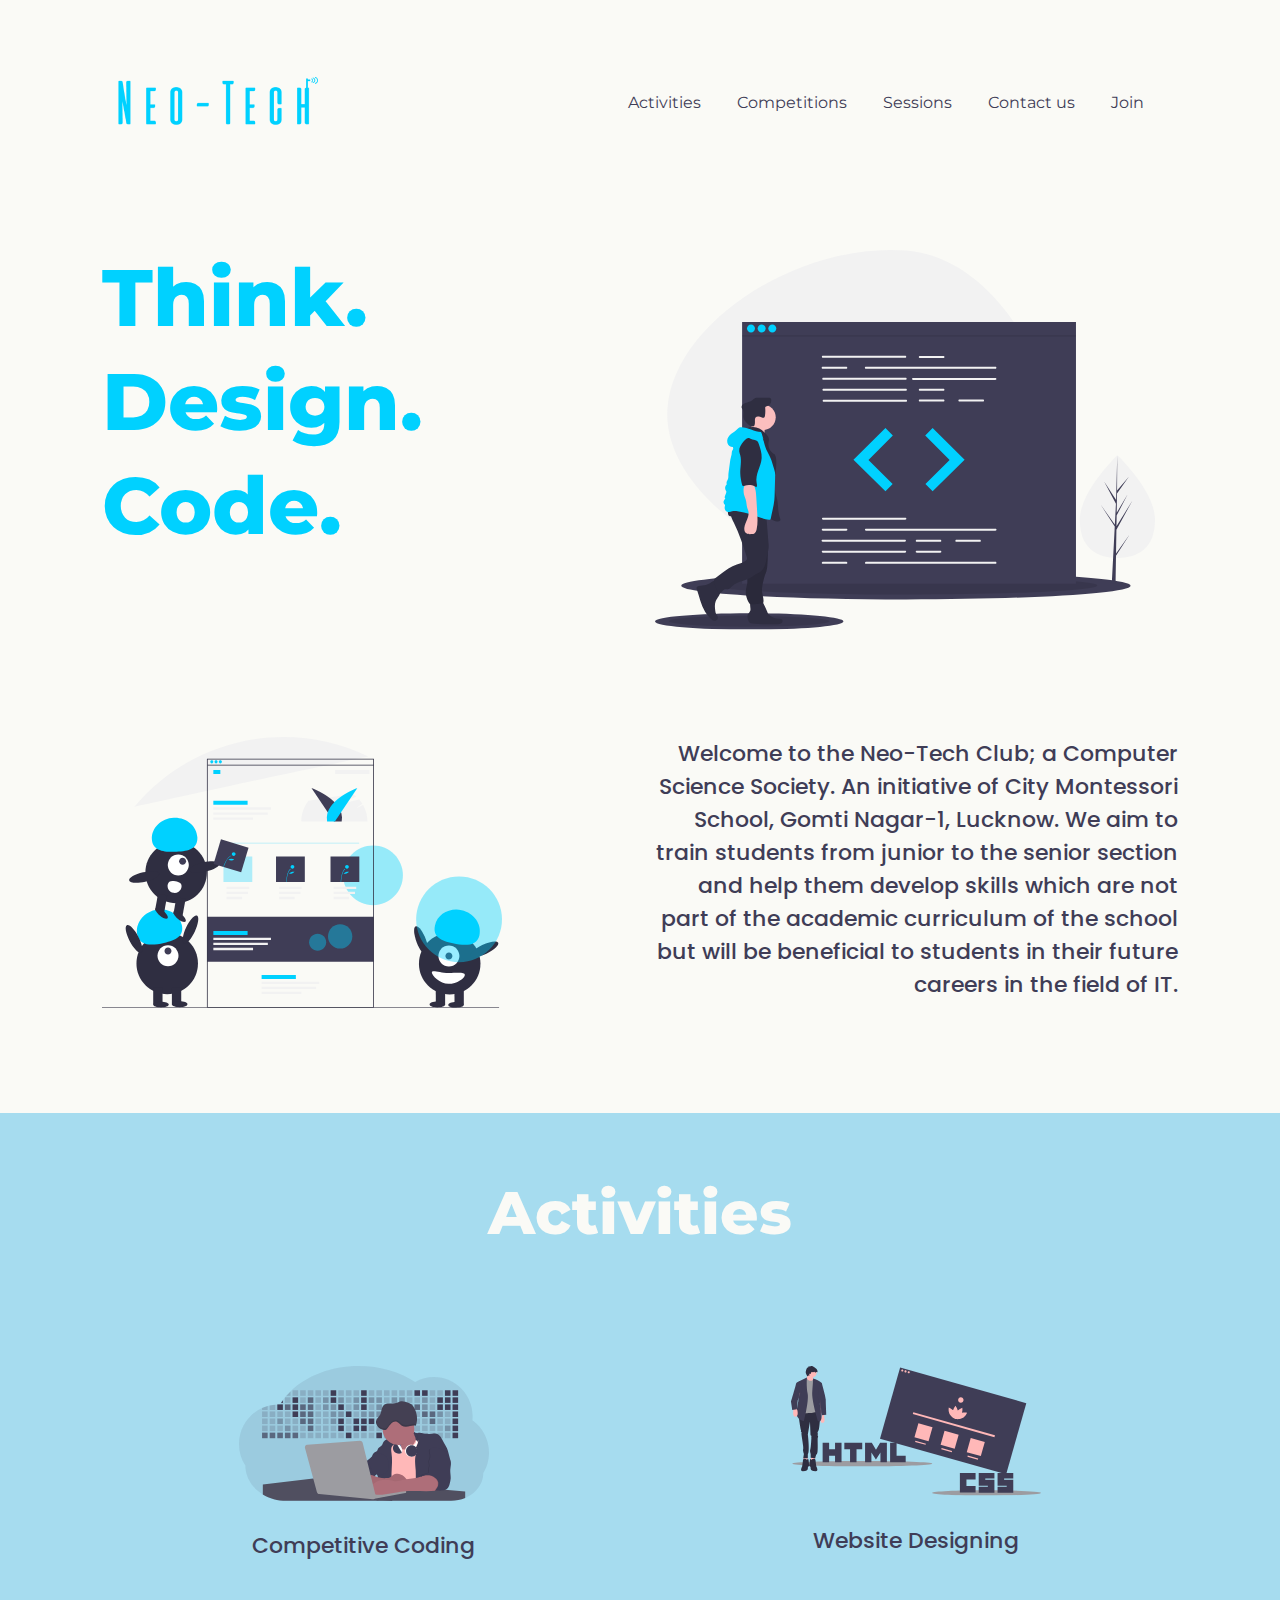
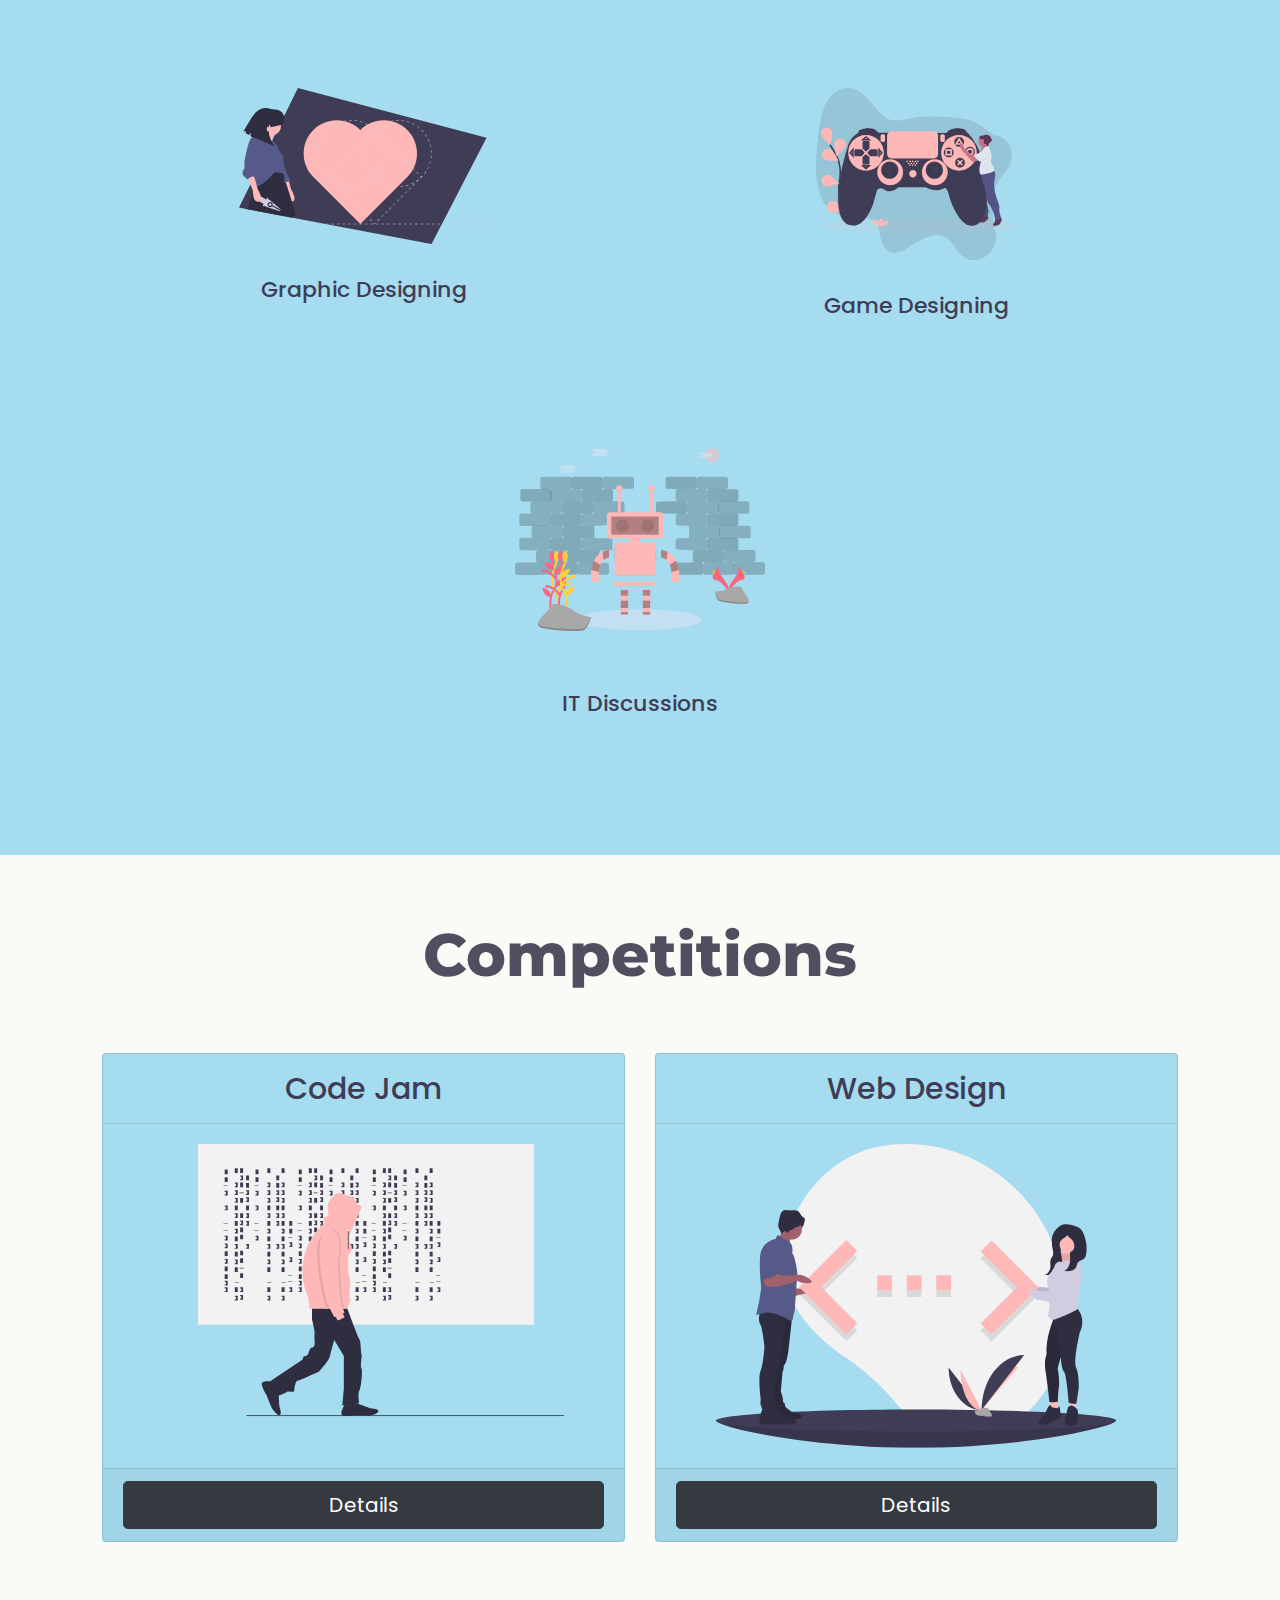
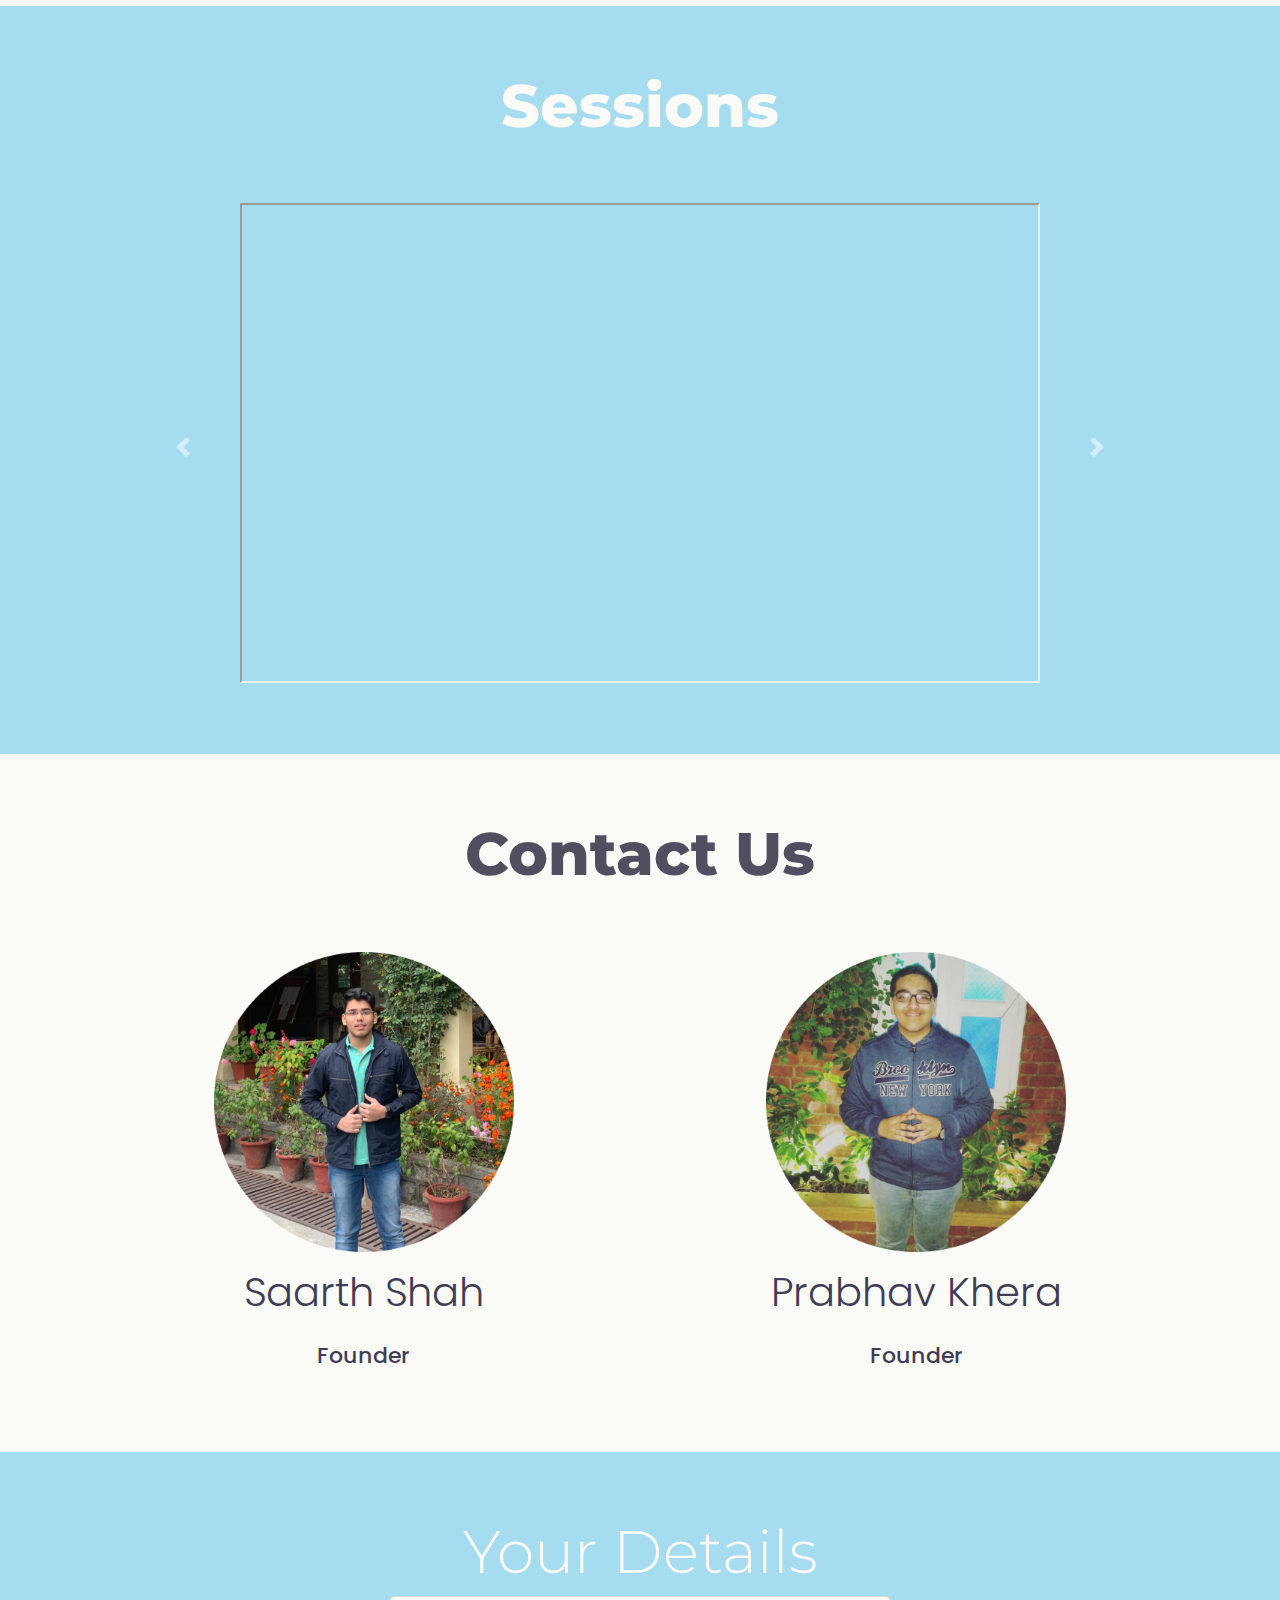
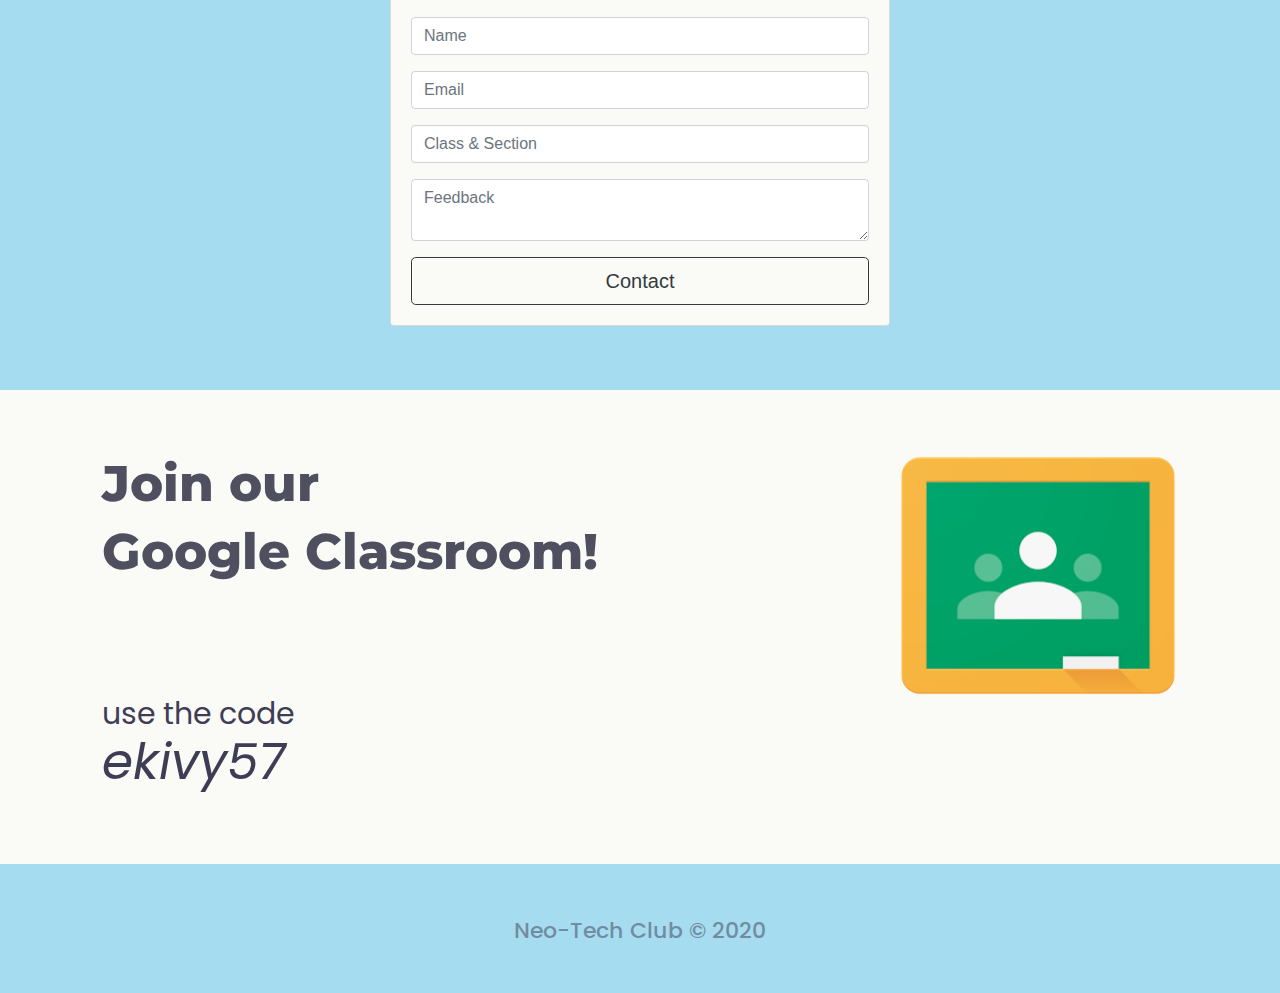
==== index.html @ 1114f8e5 "Add files via upload" ====
<!DOCTYPE html>
<html lang="en">
	<head>
		<meta charset="UTF-8" />
		<meta name="viewport" content="width=device-width, initial-scale=1.0" />
		<link
			rel="stylesheet"
			href="https://stackpath.bootstrapcdn.com/bootstrap/4.5.2/css/bootstrap.min.css"
			integrity="sha384-JcKb8q3iqJ61gNV9KGb8thSsNjpSL0n8PARn9HuZOnIxN0hoP+VmmDGMN5t9UJ0Z"
			crossorigin="anonymous"
		/>
		<link rel="stylesheet" href="styles.css">
		<link href="https://fonts.googleapis.com/css2?family=Montserrat:wght@300;400;800&family=Poppins:ital,wght@0,300;0,500;1,300&display=swap" rel="stylesheet"> 
		<title>NeoTech</title>
	</head>
	<body class="grnd">
		<div class="container-fluid">
			<nav class="navbar navbar-expand-md">
				<a class="navbar-brand" href="#"><img src="Resources/0.png" alt=""></a>
					<ul class="navbar-nav ml-auto">
						<li class="nav-item">
							<a class="nav-link" href="#activities">Activities</a>
						</li>
						<li class="nav-item">
							<a class="nav-link" href="#competitions">Competitions</a>
						</li>
						<li class="nav-item">
							<a class="nav-link" href="#sessions">Sessions</a>
						</li>
						<li class="nav-item">
							<a class="nav-link" href="#contact">Contact us</a>
						</li>
						<li class="nav-item">
							<a class="nav-link" href="#join">Join</a>
						</li>
					</ul>
			</nav>
            <div class="container tgln">
				<div class="row">
					<div class="heading1 col-6">
						<h1>Think.</h1>
						<h1>Design.</h1>
						<h1>Code.</h1>
					</div>
					<div class="sec1img1 col-6">
					<img src="Resources/1.svg" />
				</div>
			</div>
			<div class="row dsln">
				<div class="sec1img2 col-6">
					<img src="Resources/2.svg" />
				</div>
				<div class="sec1text1 col-6">
					<p>
						Welcome to the Neo-Tech Club; a Computer Science Society. An
						initiative of City Montessori School, Gomti Nagar-1,
						Lucknow. We aim to train students from junior to the senior
						section and help them develop skills which are not part of
						the academic curriculum of the school but will be beneficial
						to students in their future careers in the field of IT.
					</p>
				</div>
			</div>
		    </div>
		</div>
			
		
		<div class="container-fluid sec2 clr cn" id="activities">
			<h1 class="heading2">Activities</h1>
			<div class="body-rw">
			<div class="row">
			<div class="sec2img1 labelled-image col-6">
				<img src="Resources/3.1.svg" class="lblimg"/>
				<p>Competitive Coding</p>
			</div>
		
			<div class="sec2img2 labelled-image col-6">
				<img src="Resources/3.2.svg" class="lblimg"/>
				<p>Website Designing</p>
			</div>
		</div>
			<div class="row">
			<div class="sec2img5 labelled-image col-6">
				<img src="Resources/3.3.svg" class="lblimg"/>
				<p>Graphic Designing</p>
			</div>
		
			<div class="sec2img4 labelled-image col-6">
				<img src="Resources/3.4.svg" class="lblimg" style="width: 200px;"/>
				<p>Game Designing</p>
			</div>
		</div>
			<div class="row">
			<div class="sec2img5 labelled-image col-12">
				<img src="Resources/3.5.svg" class="lblimg"/>
				<p>IT Discussions</p>
			</div>
		</div>
	    </div>
		</div>
		<div class="container-fluid sec3 cn" id="competitions">
			<h1 class="heading3">Competitions</h1>
			<div class="body-rw">
			<div class="card-deck">
				
					
						<div class="card text-center">
						<div class="card-header">Code Jam</div>
						<div class="card-body">
						<img
							src="Resources/4.1.svg"
							class=""
						/>
					</div>
						<div class="card-footer">
						<button class="btn btn-dark btn-lg btn-block" href="">Details</button>
					</div>
					
					</div>
				
				
					
						<div class="card text-center">
						<div class="card-header">Web Design</div>
						<div class="card-body">
						<img
							src="Resources/4.2.svg"
							class=""
						/>
					</div>
						<div class="card-footer">
						<button class="btn btn-dark btn-lg btn-block">Details</button>
						</div>
					
				</div>
				
			</div>
		</div>
		</div>
		<div class="container-fluid sec4 clr cn" id="sessions">
			<h1 class="heading4">Sessions</h1>
			<div class="body-rw">
			<div id="carouselExampleControls" class="carousel slide" >
				<div class="carousel-inner">
				  <div class="carousel-item active">
					<iframe src="https://drive.google.com/file/d/1dJ6BwvXmBSI28U6QbkIOvzqhx0-v5Tui/preview" width="800" height="480"></iframe>				  
				
				
				
				</div>
				  <div class="carousel-item">
					<iframe src="https://drive.google.com/file/d/1YejfOvpTRrzC_Y5OGmUuzF4OAn9fyseQ/preview" width="800" height="480"></iframe>				  
				
				
				</div>
			
				</div>
				<a class="carousel-control-prev" href="#carouselExampleControls" role="button" data-slide="prev">
				  <span class="carousel-control-prev-icon" aria-hidden="true"></span>
				  <span class="sr-only">Previous</span>
				</a>
				<a class="carousel-control-next" href="#carouselExampleControls" role="button" data-slide="next">
				  <span class="carousel-control-next-icon" aria-hidden="true"></span>
				  <span class="sr-only">Next</span>
				</a>
			  </div>
			</div>
			</div>


		<div class="container-fluid sec5 cn" id="contact">
			<h1 class="heading5">Contact Us</h1>
	    <div class="body-rw">
			<div class="row">
			<div class="col-6">
				<img src="Resources/5.1.png" class="labelled-image-with-subtitle"/>
				<h3>Saarth Shah</h3>
				<p>Founder</p>
			</div>
			<div class="col-6">
				<img src="Resources/5.2.png" class="labelled-image-with-subtitle"/>
				<h3>Prabhav Khera</h3>
				<p>Founder</p>
			</div>
		</div>
		</div>
		
		</div>
		<div class="container-fluid sec6 clr cn">
			<h1 class="heading6">Your Details</h1>
			
			<div class="card ">
				<div class="card-body">
					<form>
						<div class="form-group">
							<input
								type="text"
								class="form-control"
								aria-describedby="emailHelp"
								placeholder="Name"
							/>
						</div>
						<div class="form-group">
							<input
								type="email"
								class="form-control"
								placeholder="Email"
							/>
						</div>
						<div class="form-group">
							<input
								type="text"
								class="form-control"
								placeholder="Class & Section"
							/>
						</div>
						<div class="form-group">
							<textarea
								type="text"
								class="form-control"
								placeholder="Feedback"
							></textarea>
						</div>
						<button type="submit" class="btn btn-outline-dark btn-lg btn-block">
							Contact
						</button>
					</form>
				</div>
			</div>
			
		</div>

		<div class="container-fluid sec7" id="join">
			
				<div class="row">
			<div class="heading6 col-6">
				<h1>Join our</h1>
				<h1>Google Classroom!</h1>
			</div>
			<div class="col-6 gcimg">
			<img src="Resources/gc.png" /></div>
		</div>
		
			
			<h2 class="class-code">
				use the code
				<br>
				<i> ekivy57 </i>
			</h2>
		</div>
		<footer class="clr cn">
			<p style="opacity: 50%;">Neo-Tech Club © 2020</p>
			</footer>
			<script
			src="https://code.jquery.com/jquery-3.5.1.slim.min.js"
			integrity="sha384-DfXdz2htPH0lsSSs5nCTpuj/zy4C+OGpamoFVy38MVBnE+IbbVYUew+OrCXaRkfj"
			crossorigin="anonymous"
		></script>
		<script
			src="https://cdn.jsdelivr.net/npm/popper.js@1.16.1/dist/umd/popper.min.js"
			integrity="sha384-9/reFTGAW83EW2RDu2S0VKaIzap3H66lZH81PoYlFhbGU+6BZp6G7niu735Sk7lN"
			crossorigin="anonymous"
		></script>
		<script
			src="https://stackpath.bootstrapcdn.com/bootstrap/4.5.2/js/bootstrap.min.js"
			integrity="sha384-B4gt1jrGC7Jh4AgTPSdUtOBvfO8shuf57BaghqFfPlYxofvL8/KUEfYiJOMMV+rV"
			crossorigin="anonymous"
		></script>
		
		
	</body>
</html>
---- styles.css ----
body{
    background-color: #FAFAF6;
}

.clr{
 background-color: #A6DCEF;
}

.container-fluid{
    padding: 5% 8%;
}

.cn{
    text-align: center;
}

.nav-link{
    font-family: 'Montserrat', sans-serif;
    font-weight: 400;
    color: #3F3D56;
}

.nav-item{
    padding: 10px;
}

.heading1 h1{
    font-size: 80px;
    color: #00D1FF;
}

.sec1img1 img{
    width: 500px;
}

.tgln{
    padding: 10% 0 3%;
}

.dsln{
    padding: 10% 0 0 0;
}

.dsln p{
    text-align: right;
}

.dsln img{
    width: 400px;
}

.labelled-image{
    padding: 5% 0;
}

.body-rw{
    padding: 5% 0 0;
}

.labelled-image img{
    width: 250px;
}

.lblimg{
    padding: 0 0 5%;
}



h1{
   font-family: 'Montserrat', sans-serif;
   font-weight: 800;
   font-size: 60px;
   color: #504F60;
}

p{
    font-size: 22px;
    font-family: 'Poppins', sans-serif;
    font-weight: 500;
    color: #3F3D56;
}

.clr h1{
    color: #FAFAF6;
}

.sec3 .card, .card-header{
     background-color: #A6DCEF;
     font-family: 'Poppins', sans-serif;
     font-weight: 500;
     font-size: 30px;
     color: #3F3D56;
}

.labelled-image-with-subtitle{
    width: 300px;
}

h3{
    font-family: 'Poppins', sans-serif;
    font-weight: 300;
    font-size: 40px;
    color: #3F3D56;
    padding: 3% 0;
}

.sec6 h1{
    font-weight: 300;
}

.sec6 .card{
    background-color: #FAFAF6;
    width: 500px;
    margin: 0 auto;
    text-align: center;
}

.sec7 h1, i{
    font-size: 50px;
}

.sec7 h2{
    font-size: 30px;
    color: #3F3D56;
    font-family: 'Poppins', sans-serif;
    font-weight: 400;
}
.sec7 img, .gcimg{
    width: 280px;
    text-align: right;
}

footer{
    padding: 50px 0 30px;
    font-family: 'Montserrat', sans-serif;
    font-weight: 400;
}
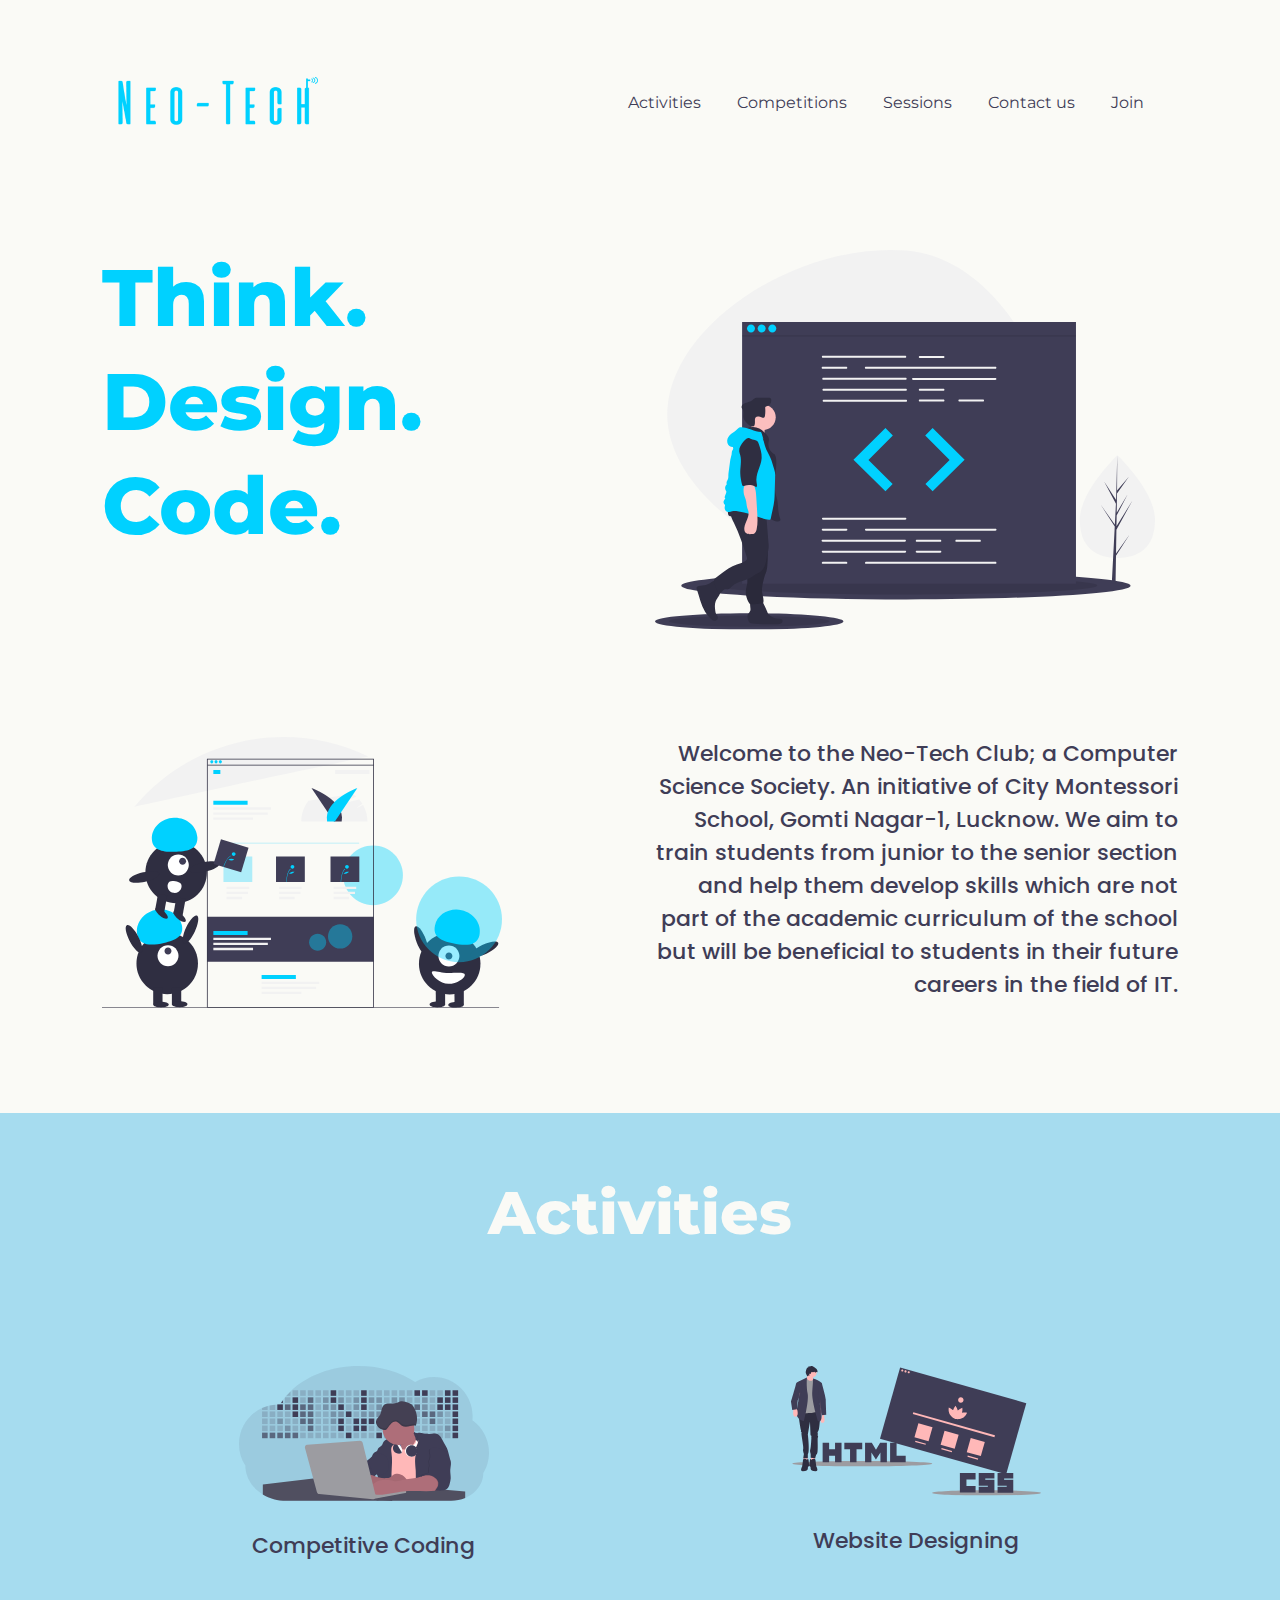
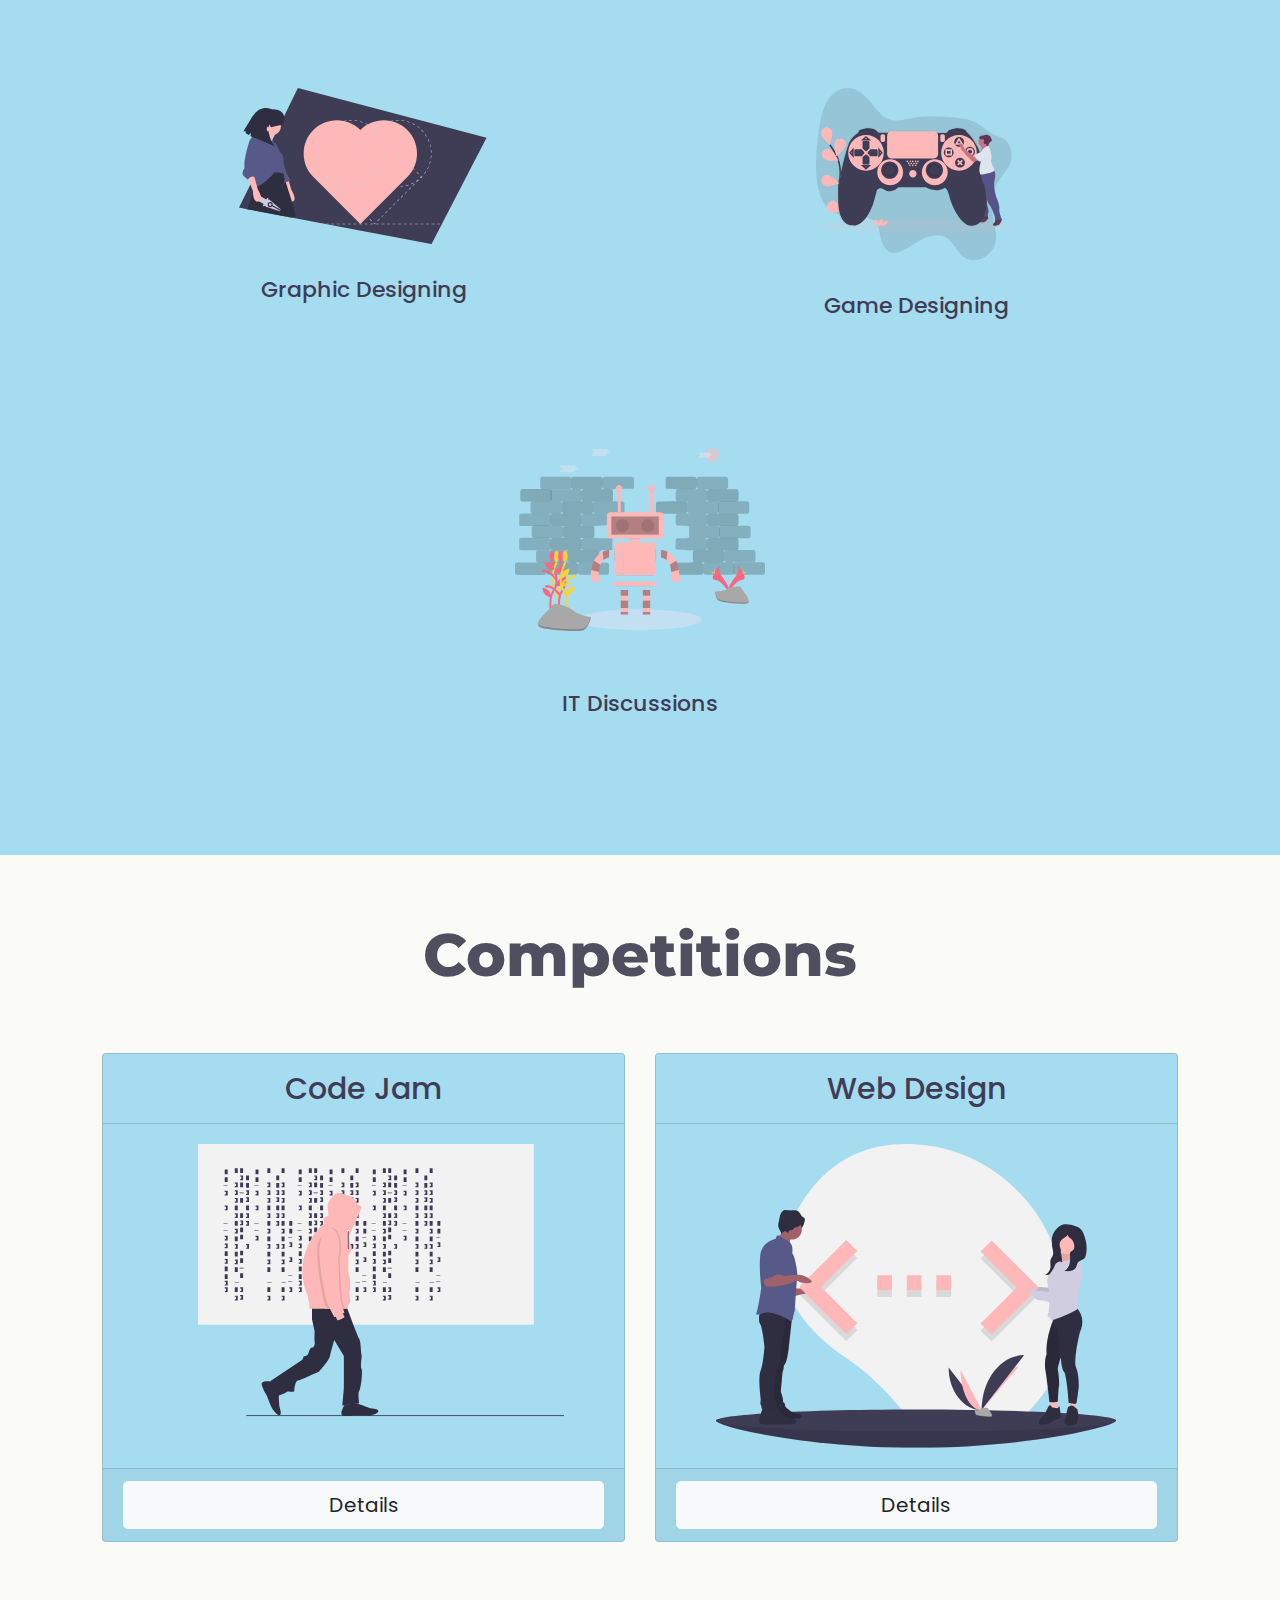
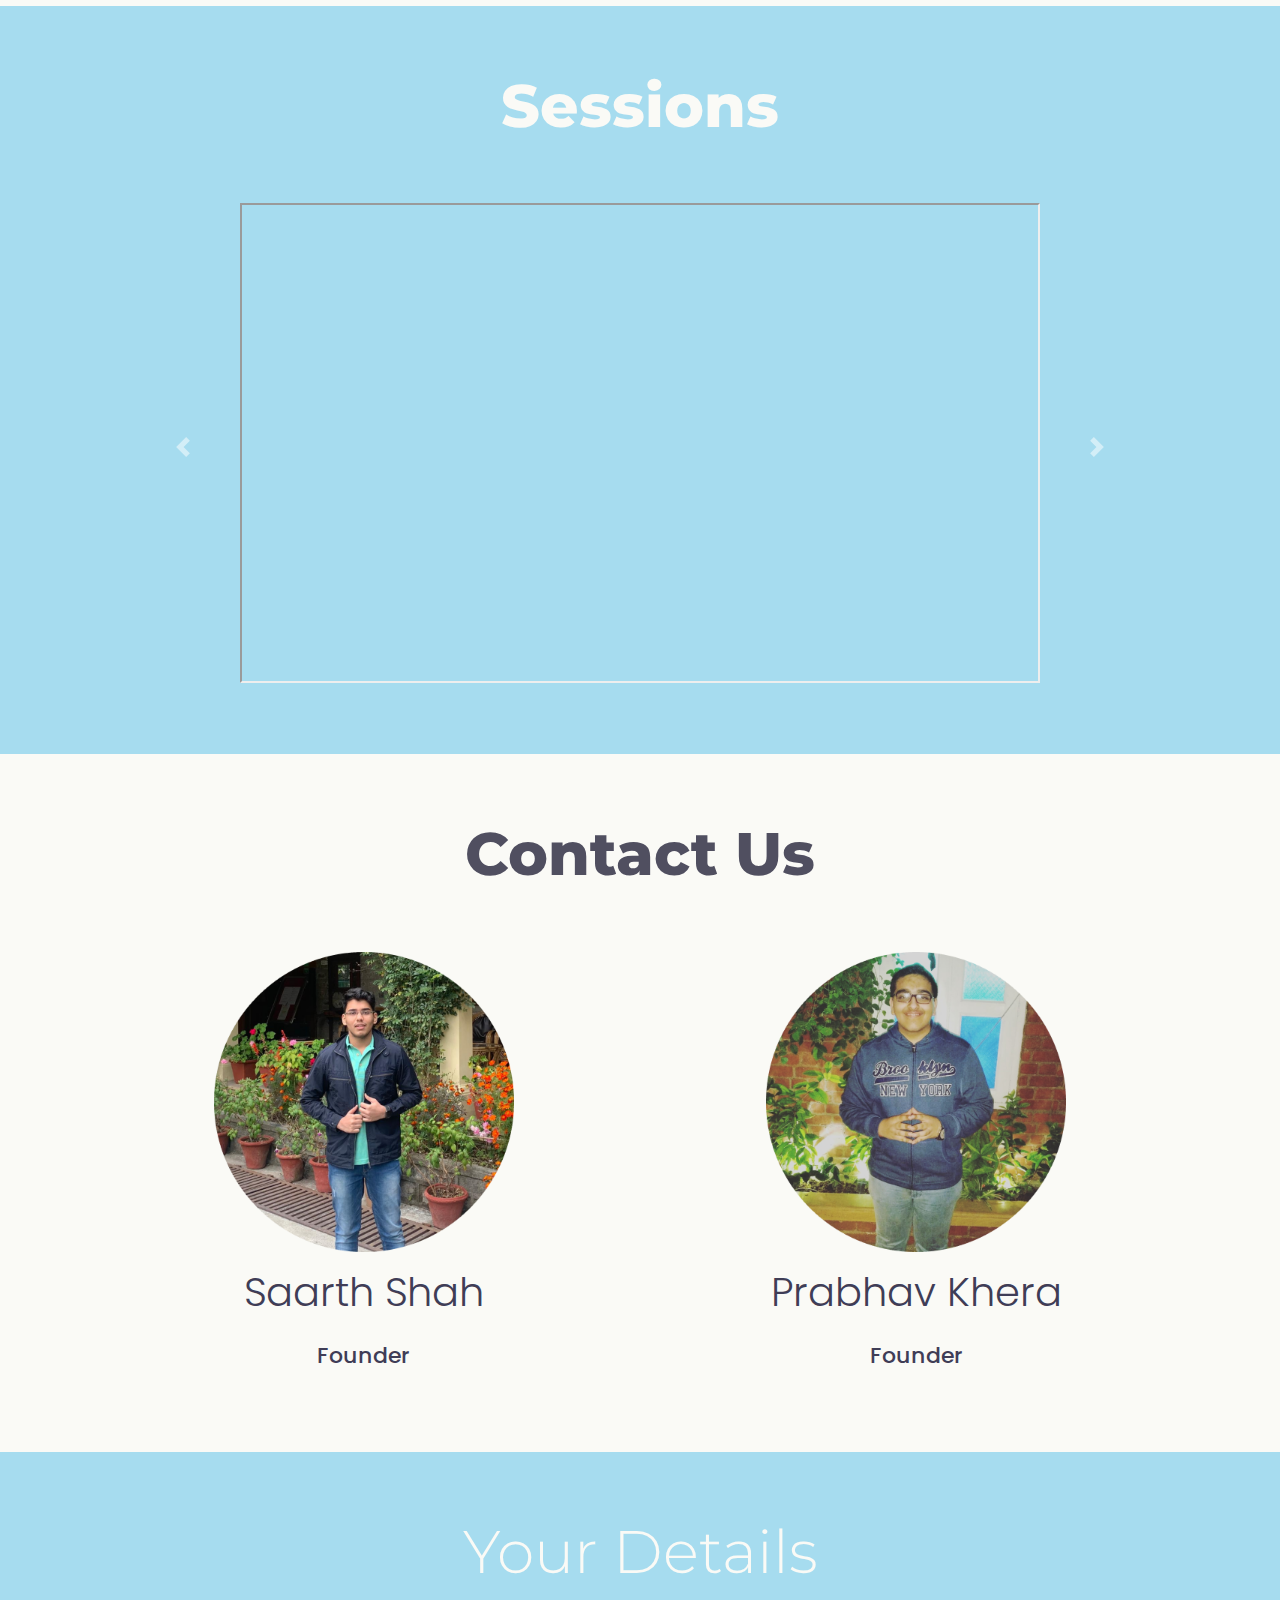
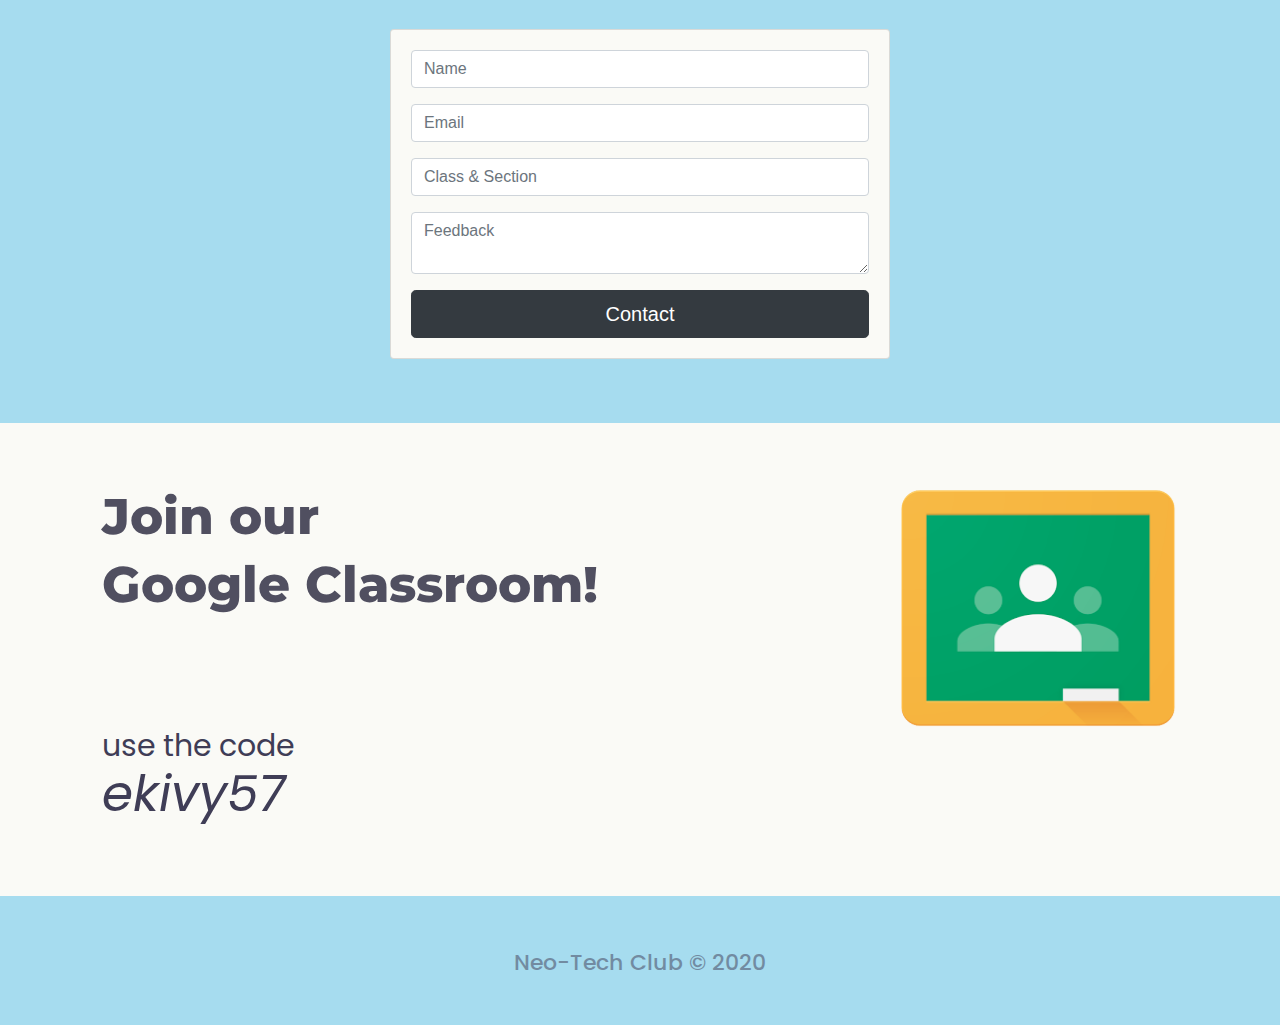
==== commit ca6b5c72: "Add files via upload" ====
--- a/index.html
+++ b/index.html
@@ -113,7 +113,7 @@
 						/>
 					</div>
 						<div class="card-footer">
-						<button class="btn btn-dark btn-lg btn-block" href="">Details</button>
+						<a class="btn btn-light btn-lg btn-block" href="codejam.html">Details</a>
 					</div>
 					
 					</div>
@@ -129,7 +129,7 @@
 						/>
 					</div>
 						<div class="card-footer">
-						<button class="btn btn-dark btn-lg btn-block">Details</button>
+						<a class="btn btn-light btn-lg btn-block" href="webdesign.html">Details</a>
 						</div>
 					
 				</div>
@@ -221,7 +221,7 @@
 								placeholder="Feedback"
 							></textarea>
 						</div>
-						<button type="submit" class="btn btn-outline-dark btn-lg btn-block">
+						<button type="submit" class="btn btn-dark btn-lg btn-block">
 							Contact
 						</button>
 					</form>
--- a/styles.css
+++ b/styles.css
@@ -107,6 +107,7 @@
 
 .sec6 h1{
     font-weight: 300;
+    padding: 0 0 3%;
 }
 
 .sec6 .card{
@@ -136,3 +137,12 @@
     font-family: 'Montserrat', sans-serif;
     font-weight: 400;
 }
+
+.rules{
+    text-align: left;
+    font-size: 22px;
+    font-family: 'Poppins', sans-serif;
+    font-weight: 500;
+    color: #3F3D56;
+}
+
